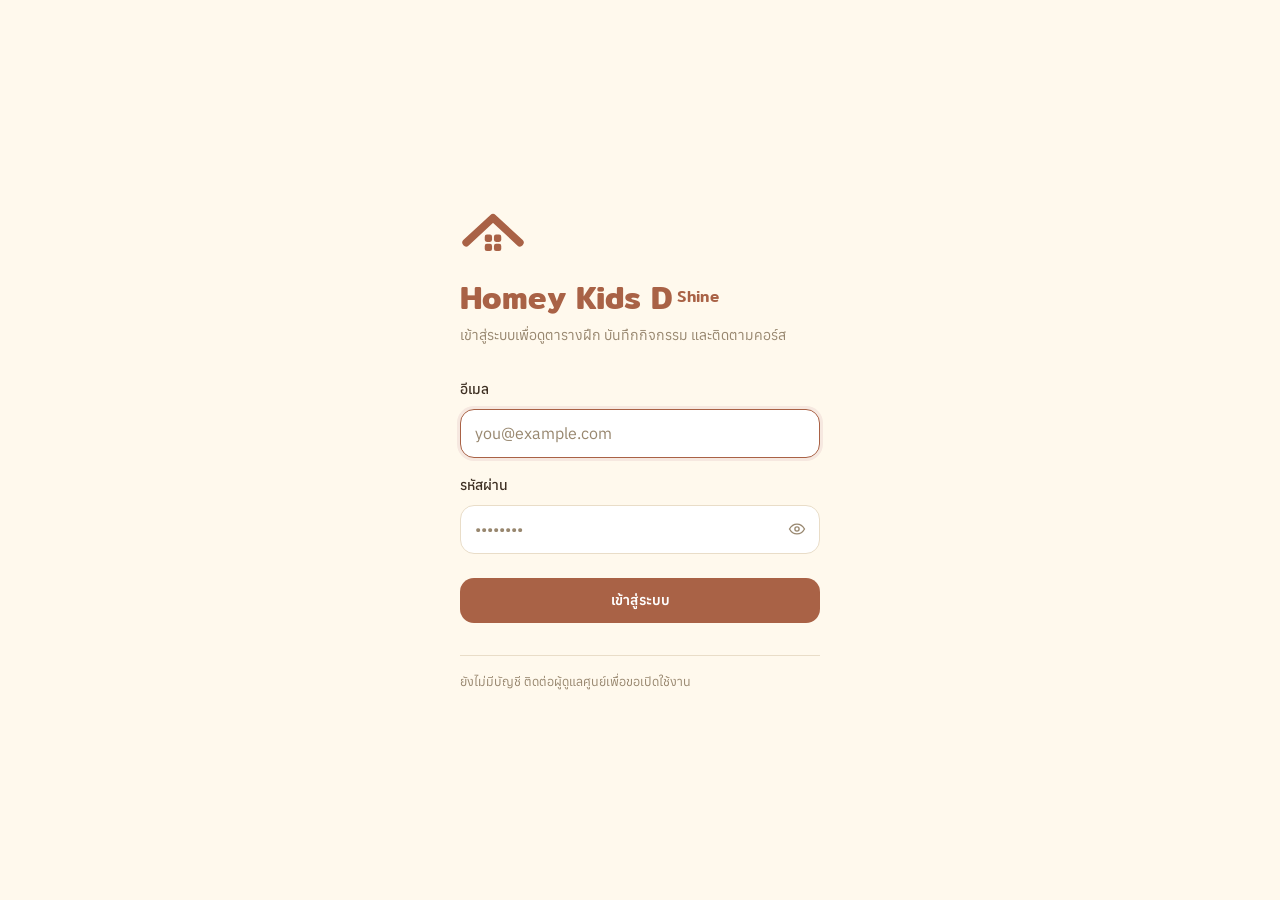
==== index.html @ b8f5b7a2 "Add files via upload" ====
<!DOCTYPE html>
<html lang="th">
<head>
  <meta charset="UTF-8">
  <meta name="viewport" content="width=device-width, initial-scale=1, viewport-fit=cover">
  <meta name="theme-color" content="#A96246">
  <title>Homey Kids D Shine — ศูนย์ฝึกเด็กเล็ก</title>

  <link rel="preconnect" href="https://fonts.googleapis.com">
  <link rel="preconnect" href="https://fonts.gstatic.com" crossorigin>
  <link rel="stylesheet"
    href="https://fonts.googleapis.com/css2?family=Mitr:wght@400;500;600&family=Anuphan:wght@400;500;600&display=swap">

  <link rel="stylesheet" href="css/tokens.css">
  <link rel="stylesheet" href="css/app.css">
</head>
<body>

  <div id="root">
    <div class="loading"><div class="spinner"></div></div>
  </div>

  <!-- ลำดับการโหลดสำคัญ: config → api → ui → auth → app -->
  <script src="js/config.js"></script>
  <script src="js/api.js"></script>
  <script src="js/ui.js"></script>
  <script src="js/auth.js"></script>
  <script src="js/app.js"></script>
  <script src="js/people.js"></script>
</body>
</html>
---- css/tokens.css ----
/* ============================================================
   Homey Kids D Shine — tokens.css
   ตัวแปรกลาง ห้ามใส่ค่าสีหรือขนาดตรง ๆ ในไฟล์อื่น ให้อ้างจากที่นี่

   สีทั้งหมดดึงจากโลโก้และภาพห้องเรียนของศูนย์
   ============================================================ */

:root {
  /* ── สีพื้นและตัวอักษร ────────────────────────────────────
     ครีมจากพื้นหลังโลโก้ น้ำตาลเข้มจากเส้นขอบตัวการ์ตูน       */
  --cream:      #FFF9ED;
  --card:       #FFFFFF;
  --ink:        #3D2F22;
  --ink-soft:   #6B5947;
  --mist:       #98876F;
  --line:       #E9DDC8;
  --line-soft:  #F3EBDC;

  /* ── สีแบรนด์ — ดินเผาจากตัวอักษรในโลโก้ ────────────────── */
  --clay:       #A96246;
  --clay-dark:  #8A4C33;
  --clay-tint:  #F6E8E0;

  /* ── สีสถานะ — หยิบจากของเล่นและอุปกรณ์ในภาพห้องเรียน ───
     เขียวเสจจากเป้สะพายหลัง เหลืองจากพระอาทิตย์
     แดงส้มจากรถของเล่น                                        */
  --sage:       #6F8C5D;
  --sage-soft:  #97B285;
  --sage-tint:  #EAF0E4;

  --honey:      #C9902F;
  --honey-tint: #FBF0D8;

  --coral:      #C05A52;
  --coral-soft: #DA736C;
  --coral-tint: #FAE7E4;

  /* ── ฟอนต์ ─────────────────────────────────────────────────
     Mitr ทรงมนคล้ายตัวอักษรในโลโก้ ใช้กับหัวข้อและตัวเลข
     Anuphan จากผู้ออกแบบเดียวกัน อ่านง่ายในขนาดเล็ก ใช้กับเนื้อหา       */
  --font-head: 'Mitr', 'Noto Sans Thai', sans-serif;
  --font-body: 'Anuphan', 'Noto Sans Thai', sans-serif;

  /* ── ขนาดตัวอักษร (ฐาน 16px อัตราส่วน 1.25) ────────────── */
  --t-xs:   0.78rem;
  --t-sm:   0.875rem;
  --t-base: 1rem;
  --t-md:   1.25rem;
  --t-lg:   1.5rem;
  --t-xl:   1.95rem;
  --t-2xl:  2.44rem;

  /* ── ระยะห่าง ─────────────────────────────────────────────  */
  --sp-1: 4px;
  --sp-2: 8px;
  --sp-3: 12px;
  --sp-4: 16px;
  --sp-5: 24px;
  --sp-6: 32px;
  --sp-7: 48px;

  /* ── มุมโค้ง ───────────────────────────────────────────────
     โค้งมากกว่าธีมเดิม ให้เข้ากับทรงมนของโลโก้และภาพประกอบ    */
  --r-sm:  8px;
  --r-md:  14px;
  --r-lg:  20px;
  --r-pill: 999px;

  /* ── เงา ───────────────────────────────────────────────────  */
  --shadow-pop: 0 14px 36px rgba(61, 47, 34, 0.18);

  /* ── โครงหน้า ─────────────────────────────────────────────  */
  --rail-w: 244px;
  --tabbar-h: 62px;
}
---- css/app.css ----
/* ============================================================
   Homey Kids D Shine — app.css
   Phase 1: reset, หน้าเข้าสู่ระบบ, โครงหน้า, ส่วนประกอบพื้นฐาน
   ============================================================ */

/* ── Reset ─────────────────────────────────────────────────── */
*, *::before, *::after { box-sizing: border-box; margin: 0; padding: 0; }

html { font-size: 16px; -webkit-text-size-adjust: 100%; }

body {
  font-family: var(--font-body);
  font-size: var(--t-base);
  line-height: 1.6;
  color: var(--ink);
  background: var(--cream);
  min-height: 100vh;
  -webkit-font-smoothing: antialiased;
}

button, input, select, textarea { font: inherit; color: inherit; }
button { cursor: pointer; border: none; background: none; }
a { color: var(--clay); }

/* โฟกัสต้องมองเห็นได้เสมอ สำหรับคนที่ใช้คีย์บอร์ด */
:focus-visible {
  outline: 2px solid var(--clay);
  outline-offset: 2px;
  border-radius: var(--r-sm);
}

/* เคารพการตั้งค่าลดการเคลื่อนไหวของเครื่องผู้ใช้ */
@media (prefers-reduced-motion: reduce) {
  *, *::before, *::after {
    animation-duration: 0.01ms !important;
    transition-duration: 0.01ms !important;
  }
}

.is-hidden { display: none !important; }

/* ── ตราสัญลักษณ์และชื่อศูนย์ ──────────────────────────────── */
/* บ้านหลังคาแหลมพร้อมหน้าต่างสี่ช่อง วาดตามโลโก้ของศูนย์ */
.signin__mark, .rail__mark { color: var(--clay); line-height: 0; }
.signin__mark svg { width: 66px; height: 57px; }
.rail__mark svg   { width: 40px; height: 34px; }

/* คำว่า Shine วางเยื้องขึ้นเหมือนในโลโก้ */
.signin__shine, .rail__shine {
  font-size: 0.5em;
  font-weight: 500;
  margin-left: 0.35em;
  vertical-align: 0.5em;
  letter-spacing: 0.02em;
}

/* ── หน้าเข้าสู่ระบบ ───────────────────────────────────────── */
/* จงใจไม่ใช้การ์ดลอยบนพื้นไล่สี ให้ตราสัญลักษณ์กับตัวอักษรนำสายตา */
.signin {
  min-height: 100vh;
  display: grid;
  place-items: center;
  padding: var(--sp-5);
}

.signin__inner { width: 100%; max-width: 360px; }

.signin__mark { margin-bottom: var(--sp-4); }

.signin__title {
  font-family: var(--font-head);
  font-size: var(--t-xl);
  font-weight: 600;
  line-height: 1.1;
  color: var(--clay);
  margin-bottom: var(--sp-2);
}

.signin__lede {
  color: var(--mist);
  font-size: var(--t-sm);
  margin-bottom: var(--sp-6);
}

.signin__actions { margin-top: var(--sp-5); }

.signin__foot {
  margin-top: var(--sp-6);
  padding-top: var(--sp-4);
  border-top: 1px solid var(--line);
  font-size: var(--t-xs);
  color: var(--mist);
}

/* ── ฟอร์ม ─────────────────────────────────────────────────── */
.field { margin-bottom: var(--sp-4); }

.field__label {
  display: block;
  font-size: var(--t-sm);
  font-weight: 500;
  margin-bottom: var(--sp-2);
}

.field__input {
  width: 100%;
  padding: 11px 14px;
  background: var(--card);
  border: 1px solid var(--line);
  border-radius: var(--r-md);
  transition: border-color 0.15s, box-shadow 0.15s;
}
.field__input::placeholder { color: var(--mist); }
.field__input:focus {
  outline: none;
  border-color: var(--clay);
  box-shadow: 0 0 0 3px var(--clay-tint);
}

/* ช่องรหัสผ่านที่มีปุ่มสลับการมองเห็น */
.field__wrap { position: relative; }
.field__wrap .field__input { padding-right: 46px; }
.field__peek {
  position: absolute; right: 6px; top: 50%;
  transform: translateY(-50%);
  padding: var(--sp-2);
  color: var(--mist);
  border-radius: var(--r-sm);
  display: grid; place-items: center;
}
.field__peek:hover { color: var(--ink); }
.field__peek svg { width: 18px; height: 18px; }

/* ── ปุ่ม ──────────────────────────────────────────────────── */
.btn {
  display: inline-flex;
  align-items: center;
  justify-content: center;
  gap: var(--sp-2);
  padding: 11px 20px;
  border-radius: var(--r-md);
  font-weight: 600;
  font-size: var(--t-sm);
  transition: background-color 0.15s, border-color 0.15s;
}
.btn:disabled { opacity: 0.55; cursor: not-allowed; }
/* SVG ไม่มีขนาดในตัว ถ้าไม่กำหนดจะขยายจนดันข้อความตกบรรทัด */
.btn svg { width: 18px; height: 18px; flex-shrink: 0; }

.btn--primary { background: var(--clay); color: #fff; }
.btn--primary:hover:not(:disabled) { background: var(--clay-dark); }

.btn--ghost {
  background: var(--card);
  border: 1px solid var(--line);
  color: var(--ink);
}
.btn--ghost:hover:not(:disabled) { border-color: var(--mist); }

.btn--danger { background: var(--coral-tint); color: var(--coral); }
.btn--danger:hover:not(:disabled) { background: #F5D8D4; }

.btn--block { width: 100%; }

/* ── ข้อความแจ้งเตือนในฟอร์ม ───────────────────────────────── */
/* บอกว่าเกิดอะไรและต้องทำอะไรต่อ ไม่ใช้คำขอโทษ */
.notice {
  padding: 10px 14px;
  border-radius: var(--r-md);
  font-size: var(--t-sm);
  margin-bottom: var(--sp-4);
}
.notice--error { background: var(--coral-tint); color: var(--coral); }
.notice--info  { background: var(--sage-tint);  color: var(--sage); }

/* ── โครงหน้าแอป ───────────────────────────────────────────── */
.shell { display: flex; min-height: 100vh; }

/* แถบซ้าย (เดสก์ท็อป) */
.rail {
  width: var(--rail-w);
  flex-shrink: 0;
  background: var(--card);
  border-right: 1px solid var(--line);
  display: flex;
  flex-direction: column;
  position: sticky;
  top: 0;
  height: 100vh;
}

.rail__brand {
  display: flex;
  align-items: center;
  gap: var(--sp-3);
  padding: var(--sp-4);
  border-bottom: 1px solid var(--line-soft);
}
.rail__name {
  font-family: var(--font-head);
  font-weight: 600;
  font-size: var(--t-base);
  line-height: 1.15;
  color: var(--clay);
}
.rail__role { font-size: var(--t-xs); color: var(--mist); }

/* ป้ายผู้ใช้ที่ล็อกอินอยู่ */
.rail__user {
  display: flex;
  align-items: center;
  gap: var(--sp-3);
  margin-bottom: var(--sp-2);
  padding: var(--sp-3);
  background: var(--cream);
  border-radius: var(--r-md);
}
.rail__avatar {
  width: 34px; height: 34px;
  flex-shrink: 0;
  display: grid; place-items: center;
  background: var(--clay);
  color: #fff;
  border-radius: var(--r-pill);
  font-family: var(--font-head);
  font-weight: 500;
  font-size: var(--t-sm);
}
.rail__username {
  font-weight: 500;
  font-size: var(--t-sm);
  line-height: 1.25;
  overflow: hidden;
  text-overflow: ellipsis;
  white-space: nowrap;
}

.rail__nav { flex: 1; padding: var(--sp-2) var(--sp-3); overflow-y: auto; }

.navlink {
  display: flex;
  align-items: center;
  gap: var(--sp-3);
  width: 100%;
  padding: 9px 12px;
  border-radius: var(--r-md);
  font-size: var(--t-sm);
  color: var(--ink-soft);
  text-align: left;
  margin-bottom: 2px;
  transition: background-color 0.15s;
}
.navlink:hover { background: var(--cream); }
.navlink[aria-current='page'] {
  background: var(--clay-tint);
  color: var(--clay-dark);
  font-weight: 600;
}
.navlink svg { width: 19px; height: 19px; flex-shrink: 0; }

.rail__foot { padding: var(--sp-3); border-top: 1px solid var(--line-soft); }

/* ส่วนเนื้อหา */
.main { flex: 1; min-width: 0; display: flex; flex-direction: column; }

.topbar {
  display: flex;
  align-items: center;
  justify-content: space-between;
  gap: var(--sp-3);
  padding: var(--sp-4) var(--sp-5);
  background: var(--card);
  border-bottom: 1px solid var(--line);
  position: sticky; top: 0; z-index: 20;
}
.topbar__title {
  font-family: var(--font-head);
  font-size: var(--t-md);
  font-weight: 500;
}
.topbar__title { flex: 1; min-width: 0; }
.topbar__date { font-size: var(--t-sm); color: var(--mist); }

/* ตราสัญลักษณ์และปุ่มบัญชีบนแถบบน — แสดงเฉพาะมือถือที่แถบซ้ายถูกซ่อน */
.topbar__mark { display: none; color: var(--clay); line-height: 0; }
.topbar__mark svg { width: 32px; height: 27px; }

.topbar__account {
  display: none;
  width: 34px; height: 34px;
  flex-shrink: 0;
  place-items: center;
  background: var(--clay);
  color: #fff;
  border-radius: var(--r-pill);
  font-family: var(--font-head);
  font-weight: 500;
  font-size: var(--t-sm);
}

.page { flex: 1; padding: var(--sp-5); }

/* ── แท็บล่าง (มือถือ) ─────────────────────────────────────── */
/* ครูกับผู้ปกครองใช้มือถือเป็นหลัก ปุ่มหลักต้องอยู่ในระยะนิ้วโป้ง */
.tabbar {
  display: none;
  position: fixed;
  bottom: 0; left: 0; right: 0;
  height: var(--tabbar-h);
  background: var(--card);
  border-top: 1px solid var(--line);
  z-index: 30;
  padding-bottom: env(safe-area-inset-bottom);
}
.tabbar__item {
  flex: 1;
  display: flex;
  flex-direction: column;
  align-items: center;
  justify-content: center;
  gap: 3px;
  font-size: var(--t-xs);
  color: var(--mist);
}
.tabbar__item[aria-current='page'] { color: var(--clay); font-weight: 600; }
.tabbar__item svg { width: 21px; height: 21px; }
/* ป้ายยาวต้องถูกตัด ไม่ปล่อยให้ดันแท็บข้างเคียงจนล้นจอ */
.tabbar__item span {
  max-width: 100%;
  padding: 0 2px;
  overflow: hidden;
  text-overflow: ellipsis;
  white-space: nowrap;
}

/* ── การ์ด ─────────────────────────────────────────────────── */
.card {
  background: var(--card);
  border: 1px solid var(--line);
  border-radius: var(--r-lg);
  padding: var(--sp-5);
}

.card__title {
  font-family: var(--font-head);
  font-size: var(--t-lg);
  font-weight: 500;
}

/* ── สถานะว่าง — เชิญให้ลงมือ ไม่ใช่แค่บอกว่าไม่มีข้อมูล ──── */
.empty { padding: var(--sp-7) var(--sp-5); text-align: center; }
.empty__title {
  font-family: var(--font-head);
  font-size: var(--t-md);
  font-weight: 500;
  margin-bottom: var(--sp-2);
}
.empty__text {
  color: var(--mist);
  font-size: var(--t-sm);
  max-width: 46ch;
  margin: 0 auto var(--sp-4);
}

/* ── ตัวหมุนระหว่างโหลด ────────────────────────────────────── */
.loading { display: grid; place-items: center; gap: var(--sp-3); padding: var(--sp-7); }
.loading p { color: var(--mist); font-size: var(--t-sm); }
.spinner {
  width: 28px; height: 28px;
  border: 2.5px solid var(--line);
  border-top-color: var(--clay);
  border-radius: 50%;
  animation: spin 0.7s linear infinite;
}
@keyframes spin { to { transform: rotate(360deg); } }

/* ── ข้อความแจ้งผลลัพธ์ ────────────────────────────────────── */
.toast {
  position: fixed;
  left: 50%;
  bottom: calc(var(--sp-5) + env(safe-area-inset-bottom));
  transform: translateX(-50%);
  max-width: min(420px, calc(100vw - 32px));
  background: var(--ink);
  color: var(--cream);
  padding: 11px 18px;
  border-radius: var(--r-pill);
  font-size: var(--t-sm);
  box-shadow: var(--shadow-pop);
  z-index: 100;
}
.toast--error { background: var(--coral); color: #fff; }

/* ── กล่องซ้อน ─────────────────────────────────────────────── */
.sheet {
  position: fixed; inset: 0;
  background: rgba(61, 47, 34, 0.44);
  display: grid;
  place-items: center;
  padding: var(--sp-4);
  z-index: 90;
}
.sheet__box {
  background: var(--card);
  border-radius: var(--r-lg);
  width: 100%;
  max-width: 520px;
  max-height: 88vh;
  overflow-y: auto;
  padding: var(--sp-5);
  box-shadow: var(--shadow-pop);
}
.sheet__title {
  font-family: var(--font-head);
  font-size: var(--t-md);
  font-weight: 500;
  margin-bottom: var(--sp-4);
}
.sheet__actions {
  display: flex;
  gap: var(--sp-2);
  justify-content: flex-end;
  margin-top: var(--sp-5);
}

/* ── มือถือ ────────────────────────────────────────────────── */
@media (max-width: 768px) {
  .rail { display: none; }
  .tabbar { display: flex; }
  .page { padding: var(--sp-4); padding-bottom: calc(var(--tabbar-h) + var(--sp-5)); }
  .topbar { padding: var(--sp-3) var(--sp-4); }
  .topbar__date { display: none; }
  .topbar__mark { display: block; }
  .topbar__account { display: grid; }
  .signin__title { font-size: var(--t-lg); }
  .sheet { place-items: end center; padding: 0; }
  .sheet__box {
    max-width: 100%;
    max-height: 92vh;
    border-radius: var(--r-lg) var(--r-lg) 0 0;
    padding-bottom: calc(var(--sp-5) + env(safe-area-inset-bottom));
  }
}
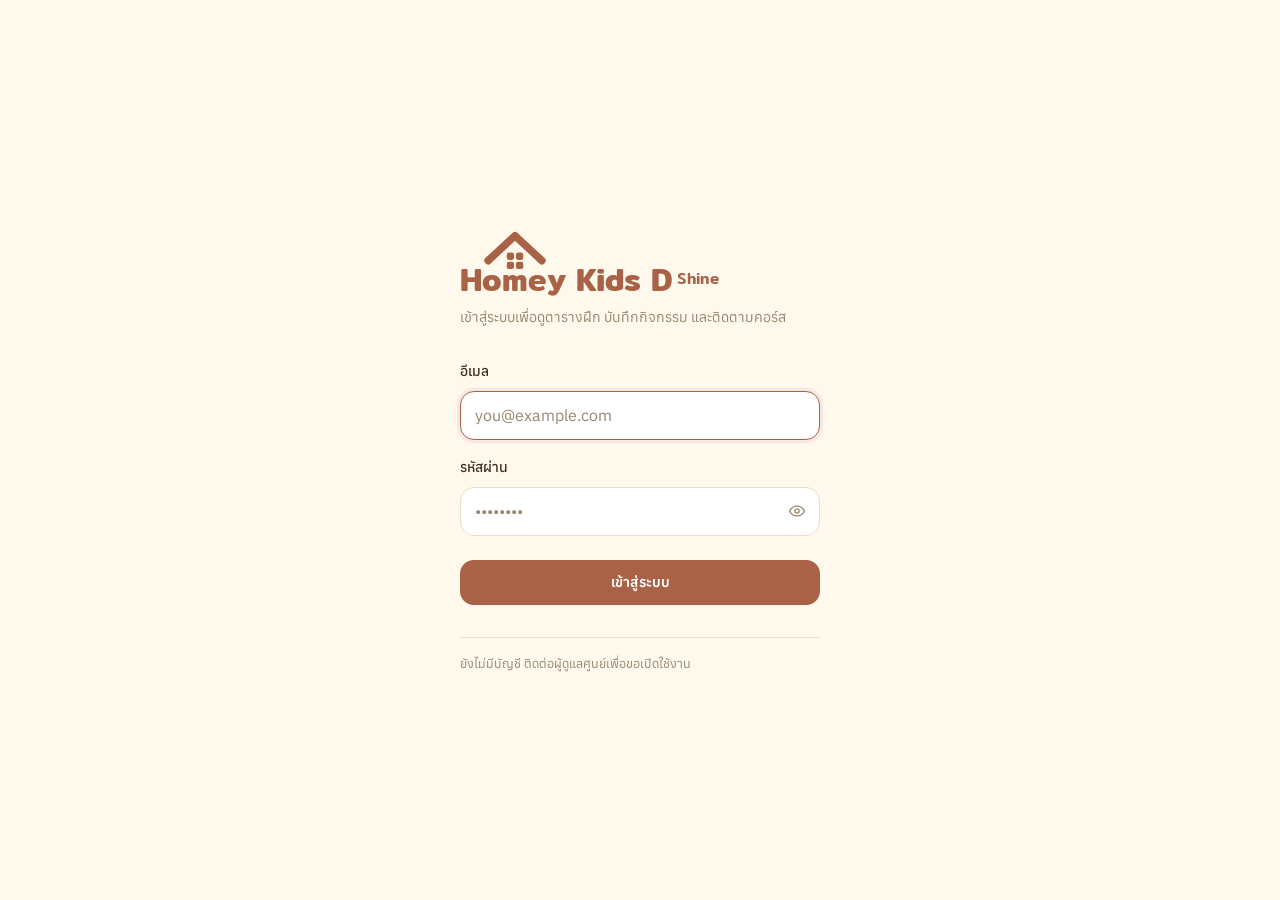
==== commit a8093ea9: "Add Finance" ====
--- a/index.html
+++ b/index.html
@@ -27,5 +27,11 @@
   <script src="js/auth.js"></script>
   <script src="js/app.js"></script>
   <script src="js/people.js"></script>
+  <script src="js/courses.js"></script>
+  <script src="js/calendar.js"></script>
+  <script src="js/trainers.js"></script>
+  <script src="js/users.js"></script>
+  <script src="js/activity.js"></script>
+  <script src="js/finance.js"></script>
 </body>
 </html>
--- a/css/app.css
+++ b/css/app.css
@@ -65,7 +65,7 @@
 
 .signin__inner { width: 100%; max-width: 360px; }
 
-.signin__mark { margin-bottom: var(--sp-4); }
+.signin__mark { margin-bottom: -20px; margin-left: 22px; }
 
 .signin__title {
   font-family: var(--font-head);
@@ -274,11 +274,12 @@
   position: sticky; top: 0; z-index: 20;
 }
 .topbar__title {
+  flex: 1;
+  min-width: 0;
   font-family: var(--font-head);
   font-size: var(--t-md);
   font-weight: 500;
 }
-.topbar__title { flex: 1; min-width: 0; }
 .topbar__date { font-size: var(--t-sm); color: var(--mist); }
 
 /* ตราสัญลักษณ์และปุ่มบัญชีบนแถบบน — แสดงเฉพาะมือถือที่แถบซ้ายถูกซ่อน */
@@ -441,3 +442,1366 @@
     padding-bottom: calc(var(--sp-5) + env(safe-area-inset-bottom));
   }
 }
+
+/* ============================================================
+   Phase 2 — เด็กและผู้ปกครอง
+   ============================================================ */
+
+/* ── แถบเครื่องมือด้านบน ───────────────────────────────────── */
+.toolbar {
+  display: flex;
+  gap: var(--sp-3);
+  align-items: center;
+  margin-bottom: var(--sp-4);
+  flex-wrap: wrap;
+}
+.toolbar__search { flex: 1; min-width: 200px; }
+.toolbar__actions { display: flex; gap: var(--sp-2); }
+
+/* ── แถบสลับกลุ่ม ──────────────────────────────────────────── */
+.segbar {
+  display: inline-flex;
+  gap: var(--sp-1);
+  padding: var(--sp-1);
+  background: var(--card);
+  border: 1px solid var(--line);
+  border-radius: var(--r-pill);
+  margin-bottom: var(--sp-4);
+}
+.segbar__btn {
+  display: flex;
+  align-items: center;
+  gap: var(--sp-2);
+  padding: 7px 16px;
+  border-radius: var(--r-pill);
+  font-size: var(--t-sm);
+  color: var(--ink-soft);
+  transition: background-color 0.15s;
+}
+.segbar__btn:hover { background: var(--cream); }
+.segbar__btn[aria-selected='true'],
+.segbar__btn.is-on {
+  background: var(--clay);
+  color: #fff;
+  font-weight: 600;
+}
+.segbar__count {
+  font-family: var(--font-head);
+  font-size: var(--t-xs);
+  opacity: 0.75;
+}
+
+/* ── ตารางการ์ด ────────────────────────────────────────────── */
+.pgrid {
+  display: grid;
+  grid-template-columns: repeat(auto-fill, minmax(290px, 1fr));
+  gap: var(--sp-4);
+}
+
+.pcard {
+  background: var(--card);
+  border: 1px solid var(--line);
+  border-radius: var(--r-lg);
+  padding: var(--sp-4);
+  cursor: pointer;
+  text-align: left;
+  transition: border-color 0.15s;
+}
+.pcard:hover { border-color: var(--clay); }
+/* เด็กที่มีข้อมูลแพ้หรือข้อจำกัด ต้องสังเกตเห็นได้จากระยะไกล */
+.pcard--alert { border-left: 4px solid var(--coral-soft); }
+
+.pcard__top {
+  display: flex;
+  align-items: flex-start;
+  gap: var(--sp-3);
+  margin-bottom: var(--sp-3);
+}
+
+/* ตัวอักษรแทนรูป จนกว่าจะเปิดใช้งานรูปโปรไฟล์ใน Phase 8 */
+.pcard__avatar {
+  width: 52px; height: 52px;
+  flex-shrink: 0;
+  display: grid; place-items: center;
+  background: var(--sage-tint);
+  color: var(--sage);
+  border-radius: var(--r-md);
+  font-family: var(--font-head);
+  font-weight: 500;
+  font-size: var(--t-lg);
+}
+.pcard__avatar--parent { background: var(--clay-tint); color: var(--clay); }
+.pcard__avatar--lg { width: 68px; height: 68px; font-size: var(--t-xl); }
+.pcard__avatar--sm { width: 38px; height: 38px; font-size: var(--t-base); }
+
+.pcard__id { flex: 1; min-width: 0; }
+.pcard__name {
+  font-family: var(--font-head);
+  font-size: var(--t-base);
+  font-weight: 500;
+  line-height: 1.3;
+}
+.pcard__sub, .pcard__meta {
+  font-size: var(--t-xs);
+  color: var(--mist);
+  line-height: 1.4;
+}
+.pcard__sub:empty { display: none; }
+
+.pcard__body { display: grid; gap: var(--sp-1); }
+.pcard__line {
+  font-size: var(--t-sm);
+  line-height: 1.45;
+  overflow: hidden;
+  text-overflow: ellipsis;
+  white-space: nowrap;
+}
+.pcard__line span { color: var(--mist); }
+
+.pcard__alerts {
+  display: flex;
+  flex-wrap: wrap;
+  gap: var(--sp-1);
+  margin-top: var(--sp-3);
+  padding-top: var(--sp-3);
+  border-top: 1px solid var(--line-soft);
+}
+
+/* ── ป้ายกำกับ ─────────────────────────────────────────────── */
+.pchip {
+  display: inline-block;
+  max-width: 100%;
+  padding: 2px 10px;
+  border-radius: var(--r-pill);
+  font-size: var(--t-xs);
+  background: var(--cream);
+  color: var(--ink-soft);
+  overflow: hidden;
+  text-overflow: ellipsis;
+  white-space: nowrap;
+}
+.pchip--danger { background: var(--coral-tint); color: var(--coral); font-weight: 500; }
+.pchip--warn   { background: var(--honey-tint); color: var(--honey); }
+.pchip--muted  { color: var(--mist); }
+.pchip--blood {
+  flex-shrink: 0;
+  background: var(--coral-tint);
+  color: var(--coral);
+  font-family: var(--font-head);
+  font-weight: 500;
+}
+
+/* ── กล่องรายละเอียด ───────────────────────────────────────── */
+.dhead {
+  display: flex;
+  align-items: center;
+  gap: var(--sp-4);
+  padding-bottom: var(--sp-4);
+  border-bottom: 1px solid var(--line);
+  margin-bottom: var(--sp-2);
+}
+.dhead__name {
+  font-family: var(--font-head);
+  font-size: var(--t-md);
+  font-weight: 500;
+  line-height: 1.25;
+}
+.dhead__sub { font-size: var(--t-sm); color: var(--mist); }
+
+.dsection { padding: var(--sp-4) 0; border-bottom: 1px solid var(--line-soft); }
+.dsection:last-of-type { border-bottom: none; }
+.dsection__title {
+  font-family: var(--font-head);
+  font-size: var(--t-sm);
+  font-weight: 500;
+  color: var(--mist);
+  margin-bottom: var(--sp-2);
+}
+/* ข้อมูลสุขภาพต้องแยกออกมาให้เห็นชัด ไม่กลืนกับข้อมูลทั่วไป */
+.dsection--alert {
+  background: var(--coral-tint);
+  border: 1px solid rgba(192, 90, 82, 0.22);
+  border-radius: var(--r-md);
+  padding: var(--sp-3) var(--sp-4);
+  margin: var(--sp-3) 0;
+}
+.dsection--alert .dsection__title { color: var(--coral); }
+
+.drow2 {
+  display: flex;
+  gap: var(--sp-3);
+  padding: 5px 0;
+  font-size: var(--t-sm);
+  align-items: baseline;
+}
+.drow2__k { color: var(--mist); min-width: 120px; flex-shrink: 0; }
+.drow2__v { flex: 1; }
+
+.dnote { font-size: var(--t-sm); color: var(--ink-soft); }
+
+.drow {
+  display: flex;
+  align-items: center;
+  gap: var(--sp-3);
+  width: 100%;
+  padding: var(--sp-2);
+  border-radius: var(--r-md);
+  text-align: left;
+  transition: background-color 0.15s;
+}
+.drow:hover { background: var(--cream); }
+.drow__name { display: block; font-size: var(--t-sm); font-weight: 500; }
+.drow__sub  { display: block; font-size: var(--t-xs); color: var(--mist); }
+
+/* ── ฟอร์ม ─────────────────────────────────────────────────── */
+.frow { display: grid; grid-template-columns: 1fr 1fr; gap: var(--sp-3); }
+
+.fgroup { margin: var(--sp-4) 0 var(--sp-3); }
+.fgroup:first-of-type { margin-top: 0; }
+.fgroup__title {
+  font-family: var(--font-head);
+  font-size: var(--t-sm);
+  font-weight: 500;
+  color: var(--clay);
+  padding-bottom: var(--sp-2);
+  border-bottom: 1px solid var(--line);
+}
+.fhint { font-size: var(--t-xs); color: var(--mist); margin-top: var(--sp-1); }
+
+select.field__input {
+  appearance: none;
+  background-image: url("data:image/svg+xml,%3Csvg xmlns='http://www.w3.org/2000/svg' width='12' height='8' viewBox='0 0 12 8'%3E%3Cpath fill='%2398876F' d='M1 1.5 6 6.5l5-5'/%3E%3C/svg%3E");
+  background-repeat: no-repeat;
+  background-position: right 14px center;
+  padding-right: 36px;
+}
+textarea.field__input { resize: vertical; min-height: 62px; }
+
+@media (max-width: 768px) {
+  .frow { grid-template-columns: 1fr; }
+  .pgrid { grid-template-columns: 1fr; }
+  .toolbar__actions { width: 100%; }
+  .toolbar__actions .btn { flex: 1; }
+  .drow2 { flex-direction: column; gap: 0; }
+  .drow2__k { min-width: 0; }
+}
+
+/* ── ตัวหมุนในปุ่มระหว่างรอหลังบ้านตอบ ─────────────────────── */
+.btn__spin {
+  width: 14px; height: 14px;
+  flex-shrink: 0;
+  border: 2px solid currentColor;
+  border-top-color: transparent;
+  border-radius: 50%;
+  opacity: 0.7;
+  animation: spin 0.7s linear infinite;
+}
+
+/* ============================================================
+   Phase 3 — คอร์สและการลงทะเบียน
+   ============================================================ */
+
+.btn--sm { padding: 7px 14px; font-size: var(--t-xs); }
+
+.ecard, .ccard {
+  background: var(--card);
+  border: 1px solid var(--line);
+  border-radius: var(--r-lg);
+  padding: var(--sp-4);
+  display: flex;
+  flex-direction: column;
+  gap: var(--sp-3);
+}
+.ecard { cursor: pointer; transition: border-color 0.15s; }
+.ecard:hover { border-color: var(--clay); }
+/* เหลือน้อยกว่าสามครั้ง คือจังหวะที่ต้องชวนต่อคอร์ส */
+.ecard--low { border-left: 4px solid var(--honey); }
+.ccard--off { opacity: 0.6; }
+
+.ecard__head {
+  display: flex;
+  align-items: flex-start;
+  justify-content: space-between;
+  gap: var(--sp-2);
+}
+.ecard__child {
+  font-family: var(--font-head);
+  font-size: var(--t-base);
+  font-weight: 500;
+  line-height: 1.3;
+}
+.ecard__course { font-size: var(--t-sm); color: var(--mist); }
+.ecard__foot { font-size: var(--t-xs); color: var(--mist); }
+.ccard__desc { font-size: var(--t-sm); color: var(--ink-soft); }
+.ccard__actions {
+  display: flex;
+  gap: var(--sp-2);
+  justify-content: flex-end;
+  padding-top: var(--sp-3);
+  border-top: 1px solid var(--line-soft);
+}
+
+/* ── แถบความคืบหน้า ────────────────────────────────────────── */
+/* สองช่วงในแถบเดียว ครั้งที่สอนแล้วกับครั้งที่นัดไว้แล้ว
+   แยกสีเพื่อให้เห็นว่าเหลือครั้งที่ยังไม่ได้นัดอยู่เท่าไร */
+.bar {
+  display: flex;
+  height: 8px;
+  background: var(--line-soft);
+  border-radius: var(--r-pill);
+  overflow: hidden;
+}
+.bar__done   { background: var(--sage); }
+.bar__booked { background: var(--honey); opacity: 0.55; }
+
+/* ── ตัวเลขสรุป ────────────────────────────────────────────── */
+.tally { display: flex; gap: var(--sp-2); }
+.tally--wide { padding: var(--sp-4) 0; }
+.tally__item {
+  flex: 1;
+  min-width: 0;
+  display: flex;
+  flex-direction: column;
+  align-items: center;
+  gap: 1px;
+}
+.tally__num {
+  font-family: var(--font-head);
+  font-size: var(--t-md);
+  font-weight: 600;
+  line-height: 1.1;
+}
+.tally__num--done   { color: var(--sage); }
+.tally__num--booked { color: var(--honey); }
+.tally__num--low    { color: var(--coral); }
+.tally__num--muted  { color: var(--mist); font-weight: 500; }
+.tally__label {
+  font-size: var(--t-xs);
+  color: var(--mist);
+  text-align: center;
+  overflow: hidden;
+  text-overflow: ellipsis;
+  white-space: nowrap;
+  max-width: 100%;
+}
+
+.pchip--ok { background: var(--sage-tint); color: var(--sage); }
+
+/* ── รายการประวัติการฝึก ───────────────────────────────────── */
+.hrow {
+  display: flex;
+  align-items: flex-start;
+  gap: var(--sp-3);
+  padding: var(--sp-3) 0;
+  border-bottom: 1px solid var(--line-soft);
+}
+.hrow:last-child { border-bottom: none; }
+.hrow--cancelled { opacity: 0.55; }
+.hrow__no {
+  width: 26px; height: 26px;
+  flex-shrink: 0;
+  display: grid; place-items: center;
+  background: var(--cream);
+  border-radius: var(--r-pill);
+  font-family: var(--font-head);
+  font-size: var(--t-xs);
+  color: var(--mist);
+}
+.hrow__main { flex: 1; min-width: 0; }
+.hrow__date { font-size: var(--t-sm); }
+.hrow__note { font-size: var(--t-xs); color: var(--mist); line-height: 1.5; }
+
+/* ป้ายสถานะต้องไม่ถูกบีบเมื่อชื่อคอร์สยาว ไม่งั้นตัดเป็น "กำลังเรี..." */
+.ecard__head .pchip { flex-shrink: 0; }
+
+/* ── แถบกรองแบบป้ายกด ──────────────────────────────────────── */
+.chipbar {
+  display: flex;
+  flex-wrap: wrap;
+  gap: var(--sp-2);
+  margin-bottom: var(--sp-4);
+}
+.chipbtn {
+  display: inline-flex;
+  align-items: center;
+  gap: var(--sp-2);
+  padding: 5px 14px;
+  border: 1px solid var(--line);
+  border-radius: var(--r-pill);
+  background: var(--card);
+  font-size: var(--t-sm);
+  color: var(--ink-soft);
+  transition: border-color 0.15s, background-color 0.15s;
+}
+.chipbtn:hover { border-color: var(--mist); }
+.chipbtn.is-on {
+  background: var(--clay-tint);
+  border-color: var(--clay);
+  color: var(--clay-dark);
+  font-weight: 600;
+}
+.chipbtn__n { font-family: var(--font-head); font-size: var(--t-xs); opacity: 0.7; }
+
+/* รายการที่ปิดแล้ว ยังอ่านได้แต่ไม่ต้องเด่น */
+.ecard--closed { opacity: 0.62; }
+
+/* ── ปุ่มโหลดข้อมูลใหม่พร้อมนับถอยหลัง ─────────────────────── */
+.syncbtn {
+  display: flex;
+  align-items: center;
+  gap: var(--sp-2);
+  flex-shrink: 0;
+  padding: 6px 12px;
+  border: 1px solid var(--line);
+  border-radius: var(--r-pill);
+  background: var(--card);
+  color: var(--mist);
+  font-size: var(--t-xs);
+  transition: border-color 0.15s, color 0.15s;
+}
+.syncbtn:hover { border-color: var(--clay); color: var(--clay); }
+.syncbtn svg { width: 15px; height: 15px; }
+.syncbtn__t { font-family: var(--font-head); font-variant-numeric: tabular-nums; }
+.syncbtn.is-spinning svg { animation: spin 0.8s linear infinite; }
+
+@media (max-width: 768px) {
+  /* บนมือถือเหลือแค่ไอคอน ตัวเลขนับถอยหลังกินที่เกินไป */
+  .syncbtn { padding: 6px; }
+  .syncbtn__t { display: none; }
+}
+
+/* ============================================================
+   Phase 4 — ตารางนัด
+   ============================================================ */
+
+.calbar {
+  display: flex;
+  align-items: center;
+  gap: var(--sp-3);
+  flex-wrap: wrap;
+  margin-bottom: var(--sp-4);
+}
+.calnav { display: flex; align-items: center; gap: var(--sp-2); flex: 1; }
+.calnav__arrow {
+  width: 32px; height: 32px;
+  display: grid; place-items: center;
+  border: 1px solid var(--line);
+  border-radius: var(--r-pill);
+  background: var(--card);
+  color: var(--ink-soft);
+  font-size: var(--t-md);
+  line-height: 1;
+}
+.calnav__arrow:hover { border-color: var(--clay); color: var(--clay); }
+.calnav__label {
+  font-family: var(--font-head);
+  font-size: var(--t-base);
+  font-weight: 500;
+  min-width: 9.5em;
+  text-align: center;
+}
+
+/* ── มุมมองเดือน ────────────────────────────────────────────── */
+.mgrid {
+  display: grid;
+  grid-template-columns: repeat(7, 1fr);
+  gap: 1px;
+  background: var(--line);
+  border: 1px solid var(--line);
+  border-radius: var(--r-lg);
+  overflow: hidden;
+}
+.mcell__name {
+  background: var(--cream);
+  padding: var(--sp-2);
+  text-align: center;
+  font-size: var(--t-xs);
+  color: var(--mist);
+  font-weight: 500;
+}
+.mcell {
+  background: var(--card);
+  min-height: 104px;
+  padding: var(--sp-2);
+  display: flex;
+  flex-direction: column;
+  gap: 2px;
+  cursor: pointer;
+}
+.mcell:hover { background: var(--cream); }
+.mcell--pad { background: var(--line-soft); cursor: default; }
+.mcell--pad:hover { background: var(--line-soft); }
+.mcell--today { background: var(--clay-tint); }
+.mcell__num {
+  font-family: var(--font-head);
+  font-size: var(--t-sm);
+  color: var(--mist);
+  margin-bottom: 2px;
+}
+.mcell--today .mcell__num { color: var(--clay); font-weight: 600; }
+.mcell__more { font-size: var(--t-xs); color: var(--mist); }
+
+/* นัดในช่องวัน ต้องอ่านชื่อเด็กออกในพื้นที่แคบ */
+.mev {
+  display: flex;
+  align-items: baseline;
+  gap: 4px;
+  width: 100%;
+  padding: 2px 6px;
+  border-radius: var(--r-sm);
+  background: var(--sage-tint);
+  border-left: 3px solid var(--sage);
+  font-size: var(--t-xs);
+  text-align: left;
+  overflow: hidden;
+}
+.mev:hover { filter: brightness(0.97); }
+.mev__t { color: var(--mist); flex-shrink: 0; font-variant-numeric: tabular-nums; }
+.mev__n { overflow: hidden; text-overflow: ellipsis; white-space: nowrap; }
+.mev--completed { background: var(--line-soft); border-left-color: var(--mist); }
+.mev--cancelled { background: var(--line-soft); border-left-color: var(--line);
+                  text-decoration: line-through; opacity: 0.6; }
+
+/* ── มุมมองสัปดาห์ ──────────────────────────────────────────── */
+.wgrid {
+  display: grid;
+  grid-template-columns: repeat(7, minmax(0, 1fr));
+  gap: 1px;
+  background: var(--line);
+  border: 1px solid var(--line);
+  border-radius: var(--r-lg);
+  overflow: hidden;
+}
+.wcol { background: var(--card); display: flex; flex-direction: column; }
+.wcol--today { background: var(--clay-tint); }
+.wcol__head {
+  padding: var(--sp-2);
+  text-align: center;
+  border-bottom: 1px solid var(--line-soft);
+  cursor: pointer;
+}
+.wcol__day { display: block; font-size: var(--t-xs); color: var(--mist); }
+.wcol__num { display: block; font-family: var(--font-head); font-size: var(--t-md); }
+.wcol--today .wcol__num { color: var(--clay); font-weight: 600; }
+.wcol__body { padding: var(--sp-2); display: flex; flex-direction: column; gap: var(--sp-2); }
+.wcol__empty { text-align: center; color: var(--line); }
+
+.wev {
+  display: flex;
+  flex-direction: column;
+  gap: 1px;
+  padding: var(--sp-2);
+  border-radius: var(--r-sm);
+  background: var(--sage-tint);
+  border-left: 3px solid var(--sage);
+  text-align: left;
+  overflow: hidden;
+}
+.wev:hover { filter: brightness(0.97); }
+.wev__t { font-size: var(--t-xs); color: var(--mist); font-variant-numeric: tabular-nums; }
+.wev__n { font-size: var(--t-sm); font-weight: 500;
+          overflow: hidden; text-overflow: ellipsis; white-space: nowrap; }
+.wev__s { font-size: var(--t-xs); color: var(--mist);
+          overflow: hidden; text-overflow: ellipsis; white-space: nowrap; }
+.wev--completed { background: var(--line-soft); border-left-color: var(--mist); }
+.wev--cancelled { background: var(--line-soft); border-left-color: var(--line); opacity: 0.6; }
+
+/* ── มุมมองรายการ ───────────────────────────────────────────── */
+.agroup { margin-bottom: var(--sp-5); }
+.agroup__head {
+  display: flex;
+  align-items: baseline;
+  gap: var(--sp-2);
+  padding-bottom: var(--sp-2);
+  margin-bottom: var(--sp-2);
+  border-bottom: 1px solid var(--line);
+}
+.agroup__num {
+  font-family: var(--font-head);
+  font-size: var(--t-md);
+  font-weight: 600;
+}
+.agroup__head--today .agroup__num { color: var(--clay); }
+.agroup__day, .agroup__mon { font-size: var(--t-sm); color: var(--mist); }
+.agroup__n { margin-left: auto; font-size: var(--t-xs); color: var(--mist); }
+
+.acard {
+  display: grid;
+  grid-template-columns: 54px minmax(0, 1fr) auto;
+  align-items: start;
+  gap: var(--sp-2) var(--sp-3);
+  width: 100%;
+  padding: var(--sp-3);
+  margin-bottom: var(--sp-2);
+  background: var(--card);
+  border: 1px solid var(--line);
+  border-radius: var(--r-md);
+  text-align: left;
+  transition: border-color 0.15s;
+}
+.acard:hover { border-color: var(--clay); }
+.acard--cancelled { opacity: 0.55; }
+
+.acard__time {
+  display: flex;
+  flex-direction: column;
+  align-items: center;
+  flex-shrink: 0;
+  min-width: 52px;
+  font-variant-numeric: tabular-nums;
+}
+.acard__from { font-family: var(--font-head); font-size: var(--t-sm); font-weight: 500; }
+.acard__to   { font-size: var(--t-xs); color: var(--mist); }
+
+.acard__main { flex: 1; min-width: 0; display: flex; flex-direction: column; gap: 1px; }
+.acard__name { font-weight: 500; font-size: var(--t-sm); }
+.acard__meta {
+  font-size: var(--t-xs);
+  color: var(--mist);
+  overflow: hidden;
+  text-overflow: ellipsis;
+  white-space: nowrap;
+}
+/* ข้อควรระวังต้องเห็นตั้งแต่ในรายการ ไม่ต้องกดเข้าไปดู */
+.acard__alert { font-size: var(--t-xs); color: var(--coral); }
+
+@media (max-width: 768px) {
+  .calbar { gap: var(--sp-2); }
+  .calnav { width: 100%; }
+  .calnav__label { flex: 1; font-size: var(--t-sm); min-width: 0; }
+  .calbar .segbar { flex: 1; }
+  .calbar .segbar__btn { flex: 1; justify-content: center; padding: 7px 8px; }
+  .calbar .btn--primary { width: 100%; }
+
+  /* ตารางเดือนบนจอแคบ ตัดเหลือแค่จุดบอกว่ามีนัด */
+  .mcell { min-height: 62px; padding: 4px; }
+  .mev { padding: 1px 4px; }
+  .mev__t { display: none; }
+  .mcell__more { font-size: 10px; }
+
+  /* สัปดาห์บนจอแคบ เลื่อนแนวนอนแทนการบีบให้แคบจนอ่านไม่ออก */
+  .wgrid { grid-template-columns: repeat(7, 132px); overflow-x: auto; }
+}
+
+/* ── มุมมองการ์ดของตารางนัด ────────────────────────────────── */
+.scard {
+  background: var(--card);
+  border: 1px solid var(--line);
+  border-radius: var(--r-lg);
+  padding: var(--sp-4);
+  display: flex;
+  flex-direction: column;
+  gap: var(--sp-3);
+  cursor: pointer;
+  text-align: left;
+  transition: border-color 0.15s;
+}
+.scard:hover { border-color: var(--clay); }
+.scard--today { border-color: var(--clay); background: var(--clay-tint); }
+.scard--cancelled { opacity: 0.58; }
+.scard--completed { border-left: 4px solid var(--sage); }
+
+/* วันที่และเวลาอยู่บรรทัดเดียวกันด้านบน อ่านต่อเนื่องกว่าบล็อกแนวตั้ง */
+.scard__top {
+  display: flex;
+  align-items: center;
+  justify-content: space-between;
+  gap: var(--sp-2);
+}
+.scard__when {
+  display: flex;
+  align-items: center;
+  gap: var(--sp-2);
+  font-size: var(--t-sm);
+  color: var(--mist);
+  font-variant-numeric: tabular-nums;
+}
+.scard--today .scard__when { color: var(--clay); font-weight: 500; }
+.scard__top .pchip { flex-shrink: 0; }
+
+.scard__name {
+  font-family: var(--font-head);
+  font-size: var(--t-base);
+  font-weight: 500;
+  line-height: 1.3;
+}
+.scard__course { font-size: var(--t-sm); color: var(--mist); }
+.scard__name + .pchip { margin-top: var(--sp-2); }
+
+.scard__body { display: grid; gap: 2px; }
+.scard__line {
+  font-size: var(--t-sm);
+  line-height: 1.45;
+  overflow: hidden;
+  text-overflow: ellipsis;
+  white-space: nowrap;
+}
+.scard__line span { color: var(--mist); }
+
+.scard__alerts {
+  display: flex;
+  flex-wrap: wrap;
+  gap: var(--sp-1);
+  padding-top: var(--sp-3);
+  border-top: 1px solid var(--line-soft);
+}
+
+/* ============================================================
+   ผู้ใช้งานและผู้ฝึกสอน
+   ============================================================ */
+
+.pcard--off { opacity: 0.6; }
+.pcard__avatar--trainer { background: var(--honey-tint); color: var(--honey); }
+
+/* ── รายการผู้ใช้งาน ───────────────────────────────────────── */
+/* ใช้แถวแทนการ์ด เพราะผู้ใช้งานมีข้อมูลน้อยและมักมีจำนวนมาก
+   แถวทำให้กวาดสายตาหาอีเมลได้เร็วกว่า */
+.ulist {
+  background: var(--card);
+  border: 1px solid var(--line);
+  border-radius: var(--r-lg);
+  overflow: hidden;
+}
+.urow {
+  display: flex;
+  align-items: center;
+  gap: var(--sp-3);
+  width: 100%;
+  padding: var(--sp-3) var(--sp-4);
+  border-bottom: 1px solid var(--line-soft);
+  text-align: left;
+  transition: background-color 0.15s;
+}
+.urow:last-child { border-bottom: none; }
+.urow:hover { background: var(--cream); }
+.urow--off { opacity: 0.55; }
+
+.urow__av {
+  width: 38px; height: 38px;
+  flex-shrink: 0;
+  display: grid; place-items: center;
+  border-radius: var(--r-pill);
+  font-family: var(--font-head);
+  font-weight: 500;
+  background: var(--cream);
+  color: var(--mist);
+}
+.urow__av--admin   { background: var(--clay-tint); color: var(--clay); }
+.urow__av--trainer { background: var(--honey-tint); color: var(--honey); }
+.urow__av--parent  { background: var(--sage-tint); color: var(--sage); }
+
+.urow__main { flex: 1; min-width: 0; }
+.urow__name {
+  display: flex;
+  align-items: center;
+  gap: var(--sp-2);
+  font-size: var(--t-sm);
+  font-weight: 500;
+}
+.urow__mail {
+  display: block;
+  font-size: var(--t-xs);
+  color: var(--mist);
+  overflow: hidden;
+  text-overflow: ellipsis;
+  white-space: nowrap;
+}
+.urow__tags {
+  display: flex;
+  flex-wrap: wrap;
+  gap: var(--sp-1);
+  justify-content: flex-end;
+  flex-shrink: 0;
+}
+
+.pchip--admin   { background: var(--clay-tint); color: var(--clay); }
+.pchip--trainer { background: var(--honey-tint); color: var(--honey); }
+.pchip--parent  { background: var(--sage-tint); color: var(--sage); }
+
+@media (max-width: 768px) {
+  .urow { flex-wrap: wrap; }
+  .urow__tags { width: 100%; justify-content: flex-start; padding-left: 50px; }
+}
+
+/* ── มุมมองรายการแบบคอลัมน์ ────────────────────────────────── */
+/* จอแคบเรียงซ้อนในคอลัมน์เดียว จอกว้างกางออกเป็นสี่คอลัมน์
+   เพื่อไม่ให้เหลือพื้นที่ว่างด้านขวาโดยเปล่าประโยชน์ */
+.acard__col { display: flex; flex-direction: column; gap: 1px; min-width: 0; }
+.acard__k { font-size: var(--t-xs); color: var(--mist); }
+.acard__v {
+  font-size: var(--t-sm);
+  overflow: hidden;
+  text-overflow: ellipsis;
+  white-space: nowrap;
+}
+.acard__foot {
+  grid-column: 1 / -1;
+  display: flex;
+  flex-wrap: wrap;
+  gap: var(--sp-1) var(--sp-3);
+  padding-top: var(--sp-2);
+  border-top: 1px solid var(--line-soft);
+}
+
+/* จอแคบ: เวลาอยู่ซ้ายสุดคร่อมทุกแถว เนื้อหาเรียงลงมาในคอลัมน์กลาง
+   ป้ายสถานะเกาะมุมขวาบน ไม่ยืดเต็มแถว */
+@media (max-width: 899px) {
+  .acard__time { grid-row: 1 / span 3; }
+  .acard__col  { grid-column: 2; }
+  .acard > .pchip { grid-column: 3; grid-row: 1; justify-self: end; }
+
+  /* ป้ายกำกับกินความสูงจนเห็นได้ไม่กี่รายการต่อหน้าจอ
+     ตัดออกแล้ววางค่ากับรายละเอียดไว้บรรทัดเดียวกันแทน */
+  .acard__k { display: none; }
+  .acard__col {
+    flex-direction: row;
+    flex-wrap: wrap;
+    align-items: baseline;
+    gap: 0 var(--sp-2);
+  }
+}
+
+@media (min-width: 900px) {
+  .acard {
+    grid-template-columns: 62px minmax(0, 1.5fr) minmax(0, 1.1fr) minmax(0, 1.1fr) auto;
+    align-items: center;
+    gap: var(--sp-4);
+  }
+  .acard__foot { padding-left: calc(62px + var(--sp-4)); }
+}
+
+/* ── ตัวเลือกแบบค้นหา ──────────────────────────────────────── */
+/* พอมีเด็กหลายสิบคน การเลื่อนหาใน dropdown ช้ากว่าการพิมพ์ชื่อมาก */
+.picker {
+  margin-top: var(--sp-2);
+  max-height: 210px;
+  overflow-y: auto;
+  border: 1px solid var(--line);
+  border-radius: var(--r-md);
+}
+.picker__item {
+  display: flex;
+  align-items: baseline;
+  gap: var(--sp-2);
+  width: 100%;
+  padding: 9px 12px;
+  border-bottom: 1px solid var(--line-soft);
+  text-align: left;
+  transition: background-color 0.12s;
+}
+.picker__item:last-child { border-bottom: none; }
+.picker__item:hover { background: var(--cream); }
+.picker__item.is-on { background: var(--clay-tint); }
+.picker__item.is-on .picker__name { font-weight: 600; color: var(--clay-dark); }
+
+.picker__name { font-size: var(--t-sm); font-weight: 500; flex-shrink: 0; }
+.picker__sub {
+  font-size: var(--t-xs);
+  color: var(--mist);
+  flex: 1;
+  min-width: 0;
+  overflow: hidden;
+  text-overflow: ellipsis;
+  white-space: nowrap;
+}
+.picker__left { font-size: var(--t-xs); color: var(--mist); flex-shrink: 0; }
+.picker__none { padding: var(--sp-3); font-size: var(--t-sm); color: var(--mist); text-align: center; }
+
+/* รายการที่ถูกเลือกไว้ล่วงหน้า แสดงเป็นข้อความ ไม่ต้องให้เปลี่ยน */
+.picker__fixed {
+  padding: 10px 14px;
+  background: var(--cream);
+  border-radius: var(--r-md);
+  font-size: var(--t-sm);
+  font-weight: 500;
+}
+
+/* แถวล่างของการ์ดคอร์ส วางข้อความกับปุ่มลงนัดคนละฝั่ง */
+.ecard__bottom {
+  display: flex;
+  align-items: center;
+  justify-content: space-between;
+  gap: var(--sp-2);
+}
+.ecard__bottom .ecard__foot { flex: 1; min-width: 0; }
+
+
+
+/* ── หัวข้อกลุ่มในรายการเลือก ──────────────────────────────── */
+.picker__head {
+  padding: var(--sp-2) var(--sp-3);
+  background: var(--cream);
+  border-bottom: 1px solid var(--line-soft);
+  font-size: var(--t-xs);
+  color: var(--mist);
+  font-weight: 500;
+}
+/* เหลือน้อยต้องเห็นก่อน เป็นกลุ่มที่ต้องรีบนัด */
+.picker__left--low { color: var(--coral); font-weight: 600; }
+
+/* ปุ่มแก้ไขในแถวประวัติ ไม่ให้ถูกบีบจนตัวหนังสือตกบรรทัด */
+.hrow .btn { flex-shrink: 0; }
+
+/* ── คำบอกว่ากำลังแก้ของใครหรือของอะไร ─────────────────────── */
+/* หัวข้อ "แก้ไขคอร์ส" อย่างเดียวไม่พอ ต้องรู้ว่าคอร์สไหน
+   ไม่งั้นถ้ากดผิดใบจะไม่รู้ตัวจนบันทึกไปแล้ว */
+.sheet__sub {
+  margin-top: calc(var(--sp-4) * -1 + 2px);
+  margin-bottom: var(--sp-4);
+  font-size: var(--t-sm);
+  color: var(--mist);
+}
+
+/* ป้ายบอกว่าเป็นคาบสอนกลุ่ม ไม่ใช่นัดเดี่ยว */
+.pchip--slot {
+  align-self: flex-start;
+  margin-top: 2px;
+  background: var(--sage-tint);
+  color: var(--sage);
+}
+
+/* รายชื่อเด็กในการ์ดคาบสอน ต้องมีหัวข้อกำกับ ไม่งั้นไม่รู้ว่าป้ายพวกนี้คืออะไร */
+.scard__kids {
+  display: flex;
+  flex-wrap: wrap;
+  align-items: center;
+  gap: var(--sp-1);
+  padding-top: var(--sp-3);
+  border-top: 1px solid var(--line-soft);
+}
+.scard__kidsLabel {
+  width: 100%;
+  font-size: var(--t-xs);
+  color: var(--mist);
+  margin-bottom: 2px;
+}
+
+/* ── โครงร่างระหว่างโหลด ───────────────────────────────────── */
+.skel { display: flex; flex-direction: column; gap: var(--sp-3); }
+.skel__row {
+  display: flex;
+  align-items: center;
+  gap: var(--sp-3);
+  padding: var(--sp-4);
+  background: var(--card);
+  border: 1px solid var(--line);
+  border-radius: var(--r-md);
+}
+.skel__lines { flex: 1; display: flex; flex-direction: column; gap: var(--sp-2); }
+.skel__bar {
+  display: block;
+  height: 11px;
+  border-radius: var(--r-pill);
+  background: linear-gradient(90deg, var(--line-soft) 25%, var(--line) 50%, var(--line-soft) 75%);
+  background-size: 600px 100%;
+  animation: shimmer 1.3s linear infinite;
+}
+.skel__bar--sm { width: 44px; height: 34px; border-radius: var(--r-md); flex-shrink: 0; }
+.skel__bar--lg { width: 45%; }
+.skel__bar--md { width: 70%; height: 9px; opacity: 0.7; }
+@keyframes shimmer {
+  from { background-position: -300px 0; }
+  to   { background-position:  300px 0; }
+}
+
+/* ── วันที่บนการ์ด เน้นตัวเลขวันให้เห็นก่อน ─────────────────── */
+.scard__daybox {
+  display: inline-flex;
+  align-items: baseline;
+  gap: 4px;
+  padding: 2px 10px;
+  background: var(--cream);
+  border-radius: var(--r-pill);
+}
+.scard--today .scard__daybox { background: var(--clay); color: #fff; }
+.scard__dow { font-size: var(--t-xs); opacity: 0.8; }
+.scard__day { font-family: var(--font-head); font-size: var(--t-base); font-weight: 600; }
+.scard__hours { font-size: var(--t-sm); color: var(--mist); font-variant-numeric: tabular-nums; }
+.scard--today .scard__hours { color: var(--clay); }
+
+/* ผู้ปกครองอยู่กลุ่มเดียวกับเด็ก ไม่ปนกับผู้ฝึกสอนและสถานที่ */
+.scard__parent {
+  width: 100%;
+  margin-top: var(--sp-2);
+  font-size: var(--t-sm);
+}
+.scard__parent::first-line { color: inherit; }
+
+/* ป้ายผู้ใช้เป็นทางเข้าเดียวของกล่องบัญชี ต้องกดได้และเต็มความกว้างของแถบ
+   ความกว้างใช้ 100% เฉย ๆ เพราะ .rail__foot มี padding คุมระยะขอบอยู่แล้ว
+   ถ้าหักลบ padding อีกชั้นจะแคบเกินและเยื้องไปข้างเดียว */
+button.rail__user {
+  width: 100%;
+  margin: 0;
+  gap: var(--sp-2);
+  text-align: left;
+  cursor: pointer;
+  transition: background-color 0.15s;
+}
+button.rail__user:hover { background: var(--clay-tint); }
+.rail__more {
+  margin-left: auto;
+  flex-shrink: 0;
+  color: var(--mist);
+  line-height: 0;
+}
+.rail__more svg { width: 16px; height: 16px; }
+button.rail__user:hover .rail__more { color: var(--clay); }
+
+/* ============================================================
+   Phase 5 — บันทึกกิจกรรม
+   ============================================================ */
+
+/* รายการรอบันทึกใช้โครงเดียวกับตารางนัด แต่กดแล้วเปิดฟอร์มบันทึก */
+.acard--log { cursor: pointer; }
+
+/* ── ให้คะแนนความร่วมมือ ───────────────────────────────────── */
+.stars { display: flex; gap: var(--sp-1); }
+.star {
+  font-size: 1.7rem;
+  line-height: 1;
+  color: var(--line);
+  padding: 2px 4px;
+  border-radius: var(--r-sm);
+  transition: color 0.12s, transform 0.12s;
+}
+.star:hover { transform: scale(1.12); }
+.star.is-on { color: var(--honey); }
+
+/* ป้ายกำกับในแถบสรุปของผู้ดูแลระบบ ไม่ใช่ปุ่มกด */
+.chipbar span.chipbtn { cursor: default; }
+
+/* ── บันทึกผลรายคนในฟอร์ม ──────────────────────────────────── */
+.kidblock {
+  padding: var(--sp-3);
+  margin-bottom: var(--sp-3);
+  background: var(--cream);
+  border-radius: var(--r-md);
+}
+.kidblock__head {
+  display: flex;
+  align-items: center;
+  gap: var(--sp-2);
+  margin-bottom: var(--sp-2);
+}
+.kidblock__name { flex: 1; min-width: 0; font-weight: 500; font-size: var(--t-sm); }
+.kidblock .stars { flex-shrink: 0; }
+.kidblock .star { font-size: 1.35rem; }
+.kidblock textarea { background: var(--card); }
+.kidblock .acard__alert { margin-bottom: var(--sp-2); }
+
+/* ── ประวัติการฝึกที่ผู้ปกครองเห็น ─────────────────────────── */
+/* ผลของบุตรหลานตัวเองต้องแยกออกจากบันทึกของคาบให้ชัด */
+.hrow__stars { color: var(--honey); margin-left: var(--sp-2); }
+.hrow__meta { font-size: var(--t-xs); color: var(--mist); line-height: 1.5; }
+.hrow__own {
+  margin-top: var(--sp-1);
+  padding-left: var(--sp-2);
+  border-left: 3px solid var(--sage-soft);
+  font-size: var(--t-sm);
+  line-height: 1.5;
+}
+
+/* การ์ดคอร์สของผู้ฝึกสอนกดดูรายละเอียดได้ */
+.ccard--tap { cursor: pointer; transition: border-color 0.15s; }
+.ccard--tap:hover { border-color: var(--clay); }
+
+/* ── ยืนยันอีเมลและตั้งรหัสผ่านครั้งแรก ───────────────────── */
+/* หน้านี้ใช้โครงเดียวกับหน้าเข้าสู่ระบบ เพิ่มแค่กล่องบอกว่ากำลังตั้งรหัสให้ใคร
+   เพราะลิงก์อาจถูกเปิดในเครื่องที่คนอื่นใช้อยู่ ต้องเห็นชื่อกับอีเมลก่อนตั้ง */
+.notice--warn { background: var(--honey-tint); color: var(--honey); }
+
+.invite__who {
+  display: flex;
+  flex-direction: column;
+  gap: 2px;
+  padding: var(--sp-3) var(--sp-4);
+  margin-bottom: var(--sp-4);
+  background: var(--clay-tint);
+  border-radius: var(--r-md);
+  text-align: left;
+}
+.invite__who-name {
+  font-family: var(--font-head);
+  font-size: var(--t-base);
+  color: var(--ink);
+}
+.invite__who-mail {
+  font-size: var(--t-sm);
+  color: var(--ink-soft);
+  word-break: break-all;
+}
+
+/* ── ลิงก์ยืนยันสำรองตอนส่งอีเมลไม่สำเร็จ ─────────────────── */
+.linkbox {
+  display: flex;
+  align-items: center;
+  gap: var(--sp-2);
+  padding: var(--sp-3);
+  margin-top: var(--sp-3);
+  background: var(--line-soft);
+  border-radius: var(--r-md);
+}
+.linkbox__url {
+  flex: 1;
+  min-width: 0;
+  font-size: var(--t-xs);
+  line-height: 1.5;
+  color: var(--clay);
+  word-break: break-all;
+  user-select: all;
+}
+
+/* ปุ่มเดียวเต็มความกว้าง ใช้กับปุ่มส่งลิงก์ยืนยันใหม่ในกล่องรายละเอียด */
+.sheet__actions--single { margin-top: var(--sp-3); }
+
+/* ── ลิงก์ลืมรหัสผ่านบนหน้าเข้าสู่ระบบ ─────────────────────── */
+/* เป็นปุ่มจริงไม่ใช่ <a> เพราะไม่ได้พาไปหน้าอื่น แค่สลับมุมมองในหน้าเดิม
+   แต่ต้องดูเหมือนลิงก์ ไม่งั้นจะแย่งความสนใจจากปุ่มเข้าสู่ระบบ */
+.signin__alt {
+  margin-top: var(--sp-3);
+  text-align: center;
+}
+.linkbtn {
+  padding: var(--sp-1) var(--sp-2);
+  border: none;
+  background: none;
+  font-family: var(--font-body);
+  font-size: var(--t-sm);
+  color: var(--clay);
+  text-decoration: underline;
+  text-underline-offset: 3px;
+  cursor: pointer;
+  border-radius: var(--r-sm);
+}
+.linkbtn:hover { color: var(--clay-dark); }
+.linkbtn:disabled { color: var(--mist); cursor: default; text-decoration: none; }
+
+/* ════════════════════════════════════════════════════════════
+   Phase 6 — การเงิน
+   ════════════════════════════════════════════════════════════ */
+
+/* ── ช่วงวันที่ ─────────────────────────────────────────────── */
+.daterange {
+  display: flex;
+  gap: var(--sp-2);
+  align-items: flex-end;
+  flex-wrap: wrap;
+}
+.daterange__item {
+  display: flex;
+  flex-direction: column;
+  gap: 2px;
+}
+.daterange__k {
+  font-size: var(--t-xs);
+  color: var(--mist);
+  padding-left: var(--sp-1);
+}
+.daterange .field__input { min-width: 142px; }
+
+.quickpick {
+  display: flex;
+  gap: var(--sp-2);
+  flex-wrap: wrap;
+  margin-bottom: var(--sp-4);
+}
+
+/* ── แถบยอดรวม ─────────────────────────────────────────────── */
+/* ตั้งชื่อ stat ไม่ใช่ tally เพราะ .tally ที่มีอยู่เป็นตัวครอบ ไม่ใช่การ์ดเดี่ยว */
+.statbar {
+  display: grid;
+  grid-template-columns: repeat(3, 1fr);
+  gap: var(--sp-3);
+  margin-bottom: var(--sp-5);
+}
+.stat {
+  display: flex;
+  flex-direction: column;
+  gap: 2px;
+  padding: var(--sp-4);
+  background: var(--card);
+  border: 1px solid var(--line);
+  border-radius: var(--r-lg);
+}
+.stat--warn { border-color: var(--honey); background: var(--honey-tint); }
+.stat__num {
+  font-family: var(--font-head);
+  font-size: var(--t-lg);
+  font-weight: 600;
+  line-height: 1.1;
+  color: var(--ink);
+}
+.stat--warn .stat__num { color: var(--honey); }
+.stat__k { font-size: var(--t-xs); color: var(--ink-soft); }
+
+/* ── รายการคาบที่คิดเงิน ───────────────────────────────────── */
+.flist {
+  display: flex;
+  flex-direction: column;
+  gap: var(--sp-2);
+}
+.frow2 {
+  display: grid;
+  grid-template-columns: 92px 1fr auto;
+  gap: var(--sp-3);
+  align-items: center;
+  padding: var(--sp-3) var(--sp-4);
+  background: var(--card);
+  border: 1px solid var(--line);
+  border-radius: var(--r-md);
+}
+.frow2__when {
+  display: flex;
+  flex-direction: column;
+  gap: 1px;
+}
+.frow2__date {
+  font-family: var(--font-head);
+  font-size: var(--t-sm);
+  color: var(--ink);
+}
+.frow2__time { font-size: var(--t-xs); color: var(--mist); }
+.frow2__main { min-width: 0; }
+.frow2__course {
+  margin: 0;
+  font-family: var(--font-head);
+  font-size: var(--t-base);
+  font-weight: 500;
+  color: var(--ink);
+}
+.frow2__meta { margin: 1px 0 0; font-size: var(--t-xs); color: var(--ink-soft); }
+.frow2__kids {
+  margin: 2px 0 0;
+  font-size: var(--t-xs);
+  color: var(--mist);
+  overflow: hidden;
+  text-overflow: ellipsis;
+  white-space: nowrap;
+}
+.frow2__money {
+  display: flex;
+  align-items: baseline;
+  gap: var(--sp-1);
+  white-space: nowrap;
+}
+.frow2__fee {
+  font-family: var(--font-head);
+  font-size: var(--t-md);
+  font-weight: 600;
+  color: var(--clay);
+}
+.frow2__unit { font-size: var(--t-xs); color: var(--mist); }
+
+/* ── รายการรอบจ่าย ─────────────────────────────────────────── */
+.prow {
+  display: flex;
+  gap: var(--sp-3);
+  align-items: center;
+  justify-content: space-between;
+  width: 100%;
+  padding: var(--sp-4);
+  background: var(--card);
+  border: 1px solid var(--line);
+  border-radius: var(--r-md);
+  text-align: left;
+  font-family: var(--font-body);
+  cursor: pointer;
+  transition: border-color 0.15s;
+}
+.prow:hover { border-color: var(--clay); }
+.prow__main { display: flex; flex-direction: column; gap: 2px; min-width: 0; }
+.prow__who {
+  font-family: var(--font-head);
+  font-size: var(--t-base);
+  color: var(--ink);
+}
+.prow__meta { font-size: var(--t-xs); color: var(--ink-soft); }
+.prow__right {
+  display: flex;
+  flex-direction: column;
+  align-items: flex-end;
+  gap: var(--sp-1);
+  white-space: nowrap;
+}
+.prow__amt {
+  font-family: var(--font-head);
+  font-size: var(--t-md);
+  font-weight: 600;
+  color: var(--clay);
+}
+
+/* ── ยอดรวมในกล่องรายละเอียดรอบ ────────────────────────────── */
+.paysum {
+  display: flex;
+  align-items: baseline;
+  gap: var(--sp-2);
+  flex-wrap: wrap;
+  padding: var(--sp-4);
+  margin-bottom: var(--sp-4);
+  background: var(--clay-tint);
+  border-radius: var(--r-lg);
+}
+.paysum__amt {
+  font-family: var(--font-head);
+  font-size: var(--t-xl);
+  font-weight: 600;
+  line-height: 1;
+  color: var(--clay-dark);
+}
+.paysum__k { font-size: var(--t-sm); color: var(--ink-soft); }
+
+/* ── รายการคาบย่อยในรอบ ────────────────────────────────────── */
+.minilist {
+  display: flex;
+  flex-direction: column;
+  border-top: 1px solid var(--line-soft);
+}
+.minirow {
+  display: grid;
+  grid-template-columns: 96px 1fr auto;
+  gap: var(--sp-2);
+  align-items: baseline;
+  padding: var(--sp-2) 0;
+  border-bottom: 1px solid var(--line-soft);
+  font-size: var(--t-sm);
+}
+.minirow__d { color: var(--mist); font-size: var(--t-xs); }
+.minirow__t { color: var(--ink); min-width: 0; }
+.minirow__n { color: var(--mist); font-size: var(--t-xs); margin-left: var(--sp-1); }
+.minirow__m { color: var(--clay); font-family: var(--font-head); white-space: nowrap; }
+
+/* ── อัตราค่าสอนรายคอร์สในฟอร์มผู้ฝึกสอน ───────────────────── */
+.feelist {
+  display: flex;
+  flex-direction: column;
+  gap: var(--sp-2);
+}
+.feerow {
+  display: grid;
+  grid-template-columns: 1fr 180px;
+  gap: var(--sp-3);
+  align-items: center;
+}
+.feerow__name { font-size: var(--t-sm); color: var(--ink); }
+.feerow__in { display: flex; align-items: center; gap: var(--sp-2); }
+.feerow__in .field__input { width: 100%; }
+.feerow__unit { font-size: var(--t-xs); color: var(--mist); white-space: nowrap; }
+
+/* ── มือถือ ────────────────────────────────────────────────── */
+@media (max-width: 768px) {
+  .statbar { grid-template-columns: 1fr; gap: var(--sp-2); }
+  .stat { padding: var(--sp-3); flex-direction: row; align-items: baseline; gap: var(--sp-2); }
+  .frow2 { grid-template-columns: 1fr auto; }
+  .frow2__when { flex-direction: row; gap: var(--sp-2); align-items: baseline; }
+  .frow2__main { grid-column: 1 / -1; }
+  .feerow { grid-template-columns: 1fr; gap: var(--sp-1); }
+  .minirow { grid-template-columns: 1fr auto; }
+  .minirow__d { grid-column: 1 / -1; }
+  .daterange { width: 100%; }
+  .daterange__item { flex: 1; }
+  .daterange .field__input { min-width: 0; width: 100%; }
+}
+
+/* ปุ่มปิดรอบต้องอยู่ระนาบเดียวกับช่องวันที่ ซึ่งชิดล่างเพราะมีป้ายกำกับอยู่บน */
+.toolbar .daterange + .toolbar__actions { align-self: flex-end; }
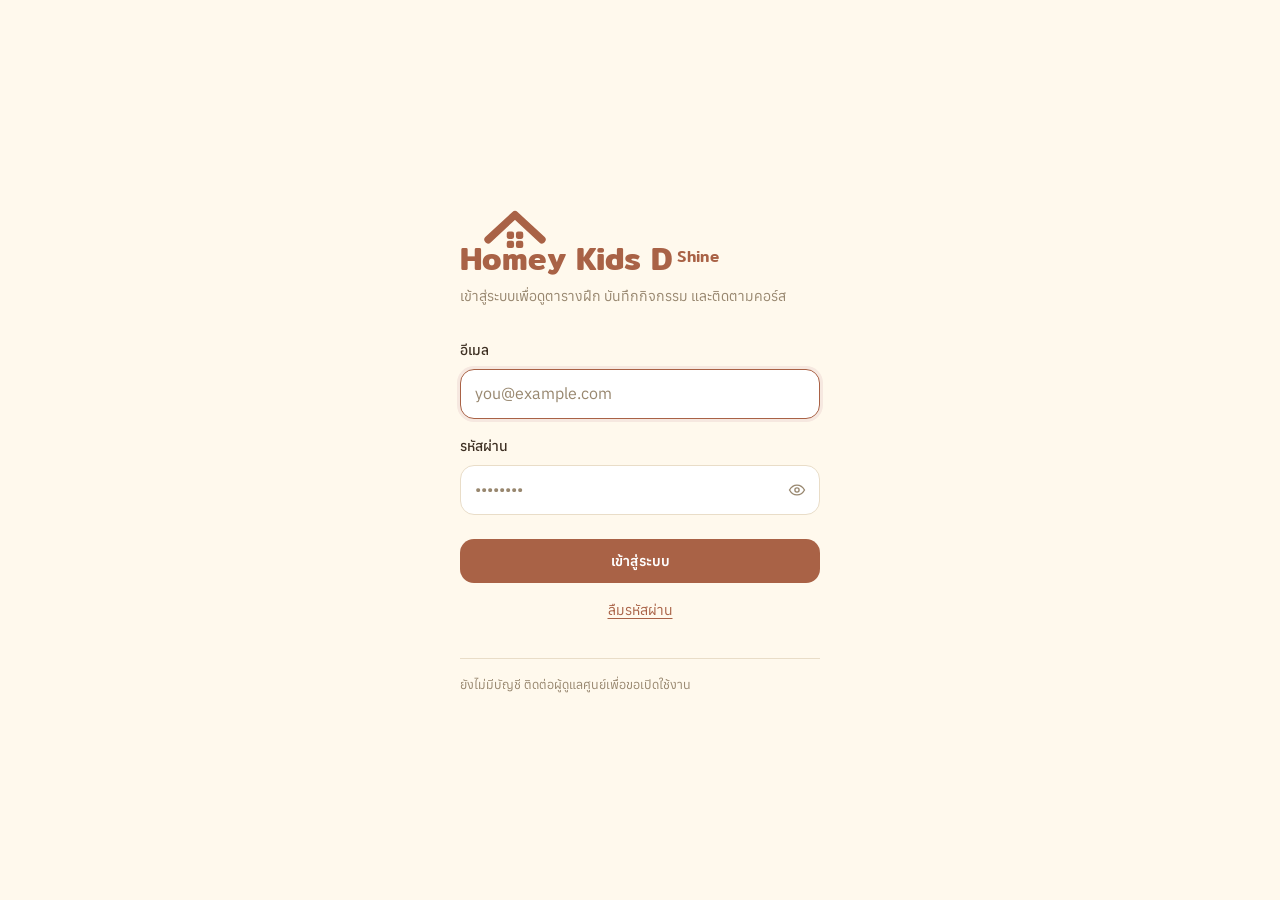
==== commit b48dbc05: "แก้สถานะรายการไม่มีราคา + เพิ่ม QR พร้อมเพย์ล็อคยอด แก้บั๊ก รายการที่ยังไม่ได้ตั้งราคาขึ้นว่า "ครบแล" ====
--- a/index.html
+++ b/index.html
@@ -32,6 +32,7 @@
   <script src="js/trainers.js"></script>
   <script src="js/users.js"></script>
   <script src="js/activity.js"></script>
+  <script src="js/qr.js"></script>
   <script src="js/finance.js"></script>
 </body>
 </html>
--- a/css/app.css
+++ b/css/app.css
@@ -1805,3 +1805,313 @@
 
 /* ปุ่มปิดรอบต้องอยู่ระนาบเดียวกับช่องวันที่ ซึ่งชิดล่างเพราะมีป้ายกำกับอยู่บน */
 .toolbar .daterange + .toolbar__actions { align-self: flex-end; }
+
+/* ════════════════════════════════════════════════════════════
+   Phase 6 (รอบสอง) — แยกรับเงิน/จ่ายค่าสอน
+   ════════════════════════════════════════════════════════════ */
+
+/* ── รายการค่าเรียนของแต่ละคน ──────────────────────────────── */
+.erow {
+  display: flex;
+  gap: var(--sp-3);
+  align-items: flex-start;
+  justify-content: space-between;
+  width: 100%;
+  padding: var(--sp-4);
+  background: var(--card);
+  border: 1px solid var(--line);
+  border-radius: var(--r-md);
+  text-align: left;
+  font-family: var(--font-body);
+  cursor: pointer;
+  transition: border-color 0.15s;
+}
+.erow:hover { border-color: var(--clay); }
+.erow__main { display: flex; flex-direction: column; gap: 3px; min-width: 0; flex: 1; }
+.erow__who {
+  font-family: var(--font-head);
+  font-size: var(--t-base);
+  color: var(--ink);
+}
+.erow__parent { font-family: var(--font-body); font-size: var(--t-xs); color: var(--mist); margin-left: var(--sp-2); }
+.erow__course { font-size: var(--t-sm); color: var(--ink-soft); }
+.erow__right {
+  display: flex;
+  flex-direction: column;
+  align-items: flex-end;
+  gap: 2px;
+  white-space: nowrap;
+}
+.erow__due {
+  font-family: var(--font-head);
+  font-size: var(--t-md);
+  font-weight: 600;
+  color: var(--coral);
+}
+.erow__done {
+  font-family: var(--font-head);
+  font-size: var(--t-md);
+  font-weight: 600;
+  color: var(--sage);
+}
+.erow__k { font-size: var(--t-xs); color: var(--mist); }
+
+/* แถบสัดส่วนที่จ่ายมาแล้ว อ่านเร็วกว่าเอาตัวเลขสองตัวมาเทียบกันเอง */
+.paybar {
+  display: block;
+  height: 5px;
+  margin-top: var(--sp-1);
+  background: var(--line-soft);
+  border-radius: var(--r-pill);
+  overflow: hidden;
+  max-width: 260px;
+}
+.paybar__fill {
+  display: block;
+  height: 100%;
+  background: var(--sage);
+  border-radius: var(--r-pill);
+  transition: width 0.2s;
+}
+
+.paysum--due { background: var(--coral-tint); }
+.paysum--due .paysum__amt { color: var(--coral); }
+
+/* ปุ่มลบงวดในประวัติการจ่าย ซ่อนไว้จนกว่าจะชี้ที่แถว
+   แถวที่มีปุ่มลบใช้คลาสเสริม เพิ่มคอลัมน์ที่สี่ ไม่ประกาศ .minirow ซ้ำ */
+.minirow--drop { grid-template-columns: 96px 1fr auto auto; }
+.minirow__x {
+  padding: 0 var(--sp-2);
+  border: none;
+  background: none;
+  color: var(--mist);
+  font-size: var(--t-sm);
+  line-height: 1;
+  cursor: pointer;
+  opacity: 0;
+  transition: opacity 0.15s, color 0.15s;
+}
+.minirow:hover .minirow__x,
+.minirow__x:focus { opacity: 1; }
+.minirow__x:hover { color: var(--coral); }
+
+/* ── ติ๊กเลือกคาบที่จะจ่าย ──────────────────────────────────── */
+.chipbar--who { margin-bottom: var(--sp-4); }
+
+.fhint--lead { margin: 0 0 var(--sp-3); }
+
+.pickhead { margin-bottom: var(--sp-2); }
+.pickall {
+  display: inline-flex;
+  align-items: center;
+  gap: var(--sp-2);
+  font-size: var(--t-sm);
+  color: var(--ink-soft);
+  cursor: pointer;
+}
+.pickall input { width: 17px; height: 17px; accent-color: var(--clay); cursor: pointer; }
+
+.frow2--pick {
+  grid-template-columns: auto 92px 1fr auto;
+  cursor: pointer;
+  transition: border-color 0.15s, background-color 0.15s;
+}
+.frow2--pick:hover { border-color: var(--clay); }
+.frow2--pick.is-picked { border-color: var(--clay); background: var(--clay-tint); }
+.frow2__box {
+  width: 17px;
+  height: 17px;
+  accent-color: var(--clay);
+  pointer-events: none;   /* ให้คลิกที่การ์ดทั้งใบแทน จะได้กดง่ายบนมือถือ */
+}
+
+/* แถบสรุปของที่เลือก ลอยอยู่ล่างจอจนกว่าจะล้างหรือปิดรอบ */
+.pickbar {
+  position: sticky;
+  bottom: var(--sp-4);
+  display: flex;
+  gap: var(--sp-3);
+  align-items: center;
+  justify-content: space-between;
+  flex-wrap: wrap;
+  margin-top: var(--sp-4);
+  padding: var(--sp-3) var(--sp-4);
+  background: var(--ink);
+  color: var(--cream);
+  border-radius: var(--r-lg);
+  box-shadow: var(--shadow-pop);
+}
+.pickbar__txt { font-size: var(--t-sm); }
+.pickbar__txt strong { font-family: var(--font-head); font-weight: 600; }
+.pickbar__amt {
+  display: inline-block;
+  margin-left: var(--sp-2);
+  font-family: var(--font-head);
+  font-size: var(--t-base);
+  color: var(--honey);
+}
+.pickbar__act { display: flex; gap: var(--sp-2); }
+.pickbar .btn--ghost {
+  background: transparent;
+  border-color: var(--mist);
+  color: var(--cream);
+}
+.pickbar .btn--ghost:hover { background: rgba(255, 249, 237, 0.12); }
+
+@media (max-width: 768px) {
+  .erow { flex-direction: column; gap: var(--sp-2); }
+  .erow__right { flex-direction: row; align-items: baseline; gap: var(--sp-2); }
+  .paybar { max-width: none; }
+  .frow2--pick { grid-template-columns: auto 1fr auto; }
+  .frow2--pick .frow2__main { grid-column: 2 / -1; }
+  .pickbar { bottom: calc(var(--tabbar-h) + var(--sp-2)); }
+  .pickbar__act { width: 100%; }
+  .pickbar__act .btn { flex: 1; }
+  .minirow--drop { grid-template-columns: 1fr auto auto; }
+  .minirow__x { opacity: 1; }   /* มือถือไม่มีการชี้ ต้องเห็นตลอด */
+}
+
+/* ── เมนูทั้งหมดบนมือถือ ───────────────────────────────────── */
+.menulist {
+  display: flex;
+  flex-direction: column;
+  gap: var(--sp-1);
+  margin-bottom: var(--sp-4);
+}
+.menulink {
+  display: flex;
+  align-items: center;
+  gap: var(--sp-3);
+  width: 100%;
+  padding: var(--sp-3) var(--sp-4);
+  border: none;
+  background: none;
+  border-radius: var(--r-md);
+  font-family: var(--font-body);
+  font-size: var(--t-base);
+  color: var(--ink);
+  text-align: left;
+  cursor: pointer;
+}
+.menulink svg { width: 20px; height: 20px; flex-shrink: 0; color: var(--mist); }
+.menulink:hover { background: var(--cream); }
+.menulink.is-on { background: var(--clay-tint); color: var(--clay-dark); }
+.menulink.is-on svg { color: var(--clay); }
+
+/* ════════════════════════════════════════════════════════════
+   Phase 6 (รอบสาม) — หัวหน้าจอบรรทัดเดียว
+   ════════════════════════════════════════════════════════════ */
+
+/* ช่วงวันที่อยู่ซ้าย ปุ่มสลับฝั่งชิดขวาสุด ประหยัดพื้นที่แนวตั้งไปหนึ่งแถว */
+.fhead {
+  display: flex;
+  align-items: center;
+  gap: var(--sp-3);
+  flex-wrap: wrap;
+  margin-bottom: var(--sp-4);
+}
+.fhead__left { flex: 1; min-width: 0; }
+.fhead__seg { margin-bottom: 0; flex-shrink: 0; }
+
+/* ช่องวันที่แบบกะทัดรัด ไม่มีป้ายกำกับแยกบรรทัด ใช้ aria-label แทน
+   .field__input กว้าง 100% ตามค่าตั้งต้น ต้องทับเป็นความกว้างพอดีเนื้อหา
+   ไม่งั้นแต่ละช่องกินเต็มบรรทัดแล้วหัวหน้าจอยาวเป็นสี่บรรทัด */
+.daterange__to { font-size: var(--t-sm); color: var(--mist); }
+.daterange .field__input[type='date'] {
+  width: auto;
+  flex: 0 0 auto;
+  padding: 7px 10px;
+  font-size: var(--t-sm);
+}
+.daterange__sep {
+  width: 1px;
+  height: 20px;
+  background: var(--line);
+  margin: 0 var(--sp-1);
+}
+.chipbtn--sm { padding: 5px 12px; font-size: var(--t-xs); }
+
+/* ── แถบตัวกรอง — แท็บซ้าย ช่องเลือกคนขวา ──────────────────── */
+.filterbar {
+  display: flex;
+  align-items: center;
+  justify-content: space-between;
+  gap: var(--sp-3);
+  flex-wrap: wrap;
+  margin-bottom: var(--sp-3);
+}
+.chipbar--tabs { margin-bottom: 0; }
+
+/* ช่องเลือกผู้ฝึกสอน ใช้แทนปุ่มเรียงกัน เพราะครูสิบกว่าคนปุ่มจะล้นหลายบรรทัด */
+.whosel {
+  display: flex;
+  align-items: center;
+  gap: var(--sp-2);
+  flex-shrink: 0;
+}
+.whosel__k { font-size: var(--t-xs); color: var(--mist); white-space: nowrap; }
+.whosel .field__input {
+  padding: 7px 10px;
+  font-size: var(--t-sm);
+  min-width: 190px;
+}
+
+.statbar--2 { grid-template-columns: repeat(2, 1fr); }
+
+@media (max-width: 768px) {
+  .fhead__left:empty { display: none; }
+  .fhead__seg { width: 100%; justify-content: center; }
+  .fhead__seg .segbar__btn { flex: 1; justify-content: center; }
+  .daterange .field__input[type='date'] { flex: 1; min-width: 0; }
+  .statbar--2 { grid-template-columns: 1fr; }
+  .filterbar { flex-direction: column; align-items: stretch; }
+  .whosel { justify-content: space-between; }
+  .whosel .field__input { flex: 1; min-width: 0; }
+}
+
+/* ── รายการที่ยังไม่ได้ตั้งราคา ────────────────────────────── */
+/* ต้องสะดุดตา เพราะเป็นเงินที่ควรเก็บแต่ยังเก็บไม่ได้
+   ใช้สีส้มแดงจากรถของเล่น ไม่ใช่สีเทาแบบรายการที่จบไปแล้ว */
+.pchip--alert { background: var(--coral-tint); color: var(--coral); }
+.stat--alert { border-color: var(--coral); background: var(--coral-tint); }
+.stat--alert .stat__num { color: var(--coral); }
+.erow__none {
+  font-family: var(--font-head);
+  font-size: var(--t-md);
+  font-weight: 600;
+  color: var(--mist);
+}
+
+/* ── QR พร้อมเพย์ ──────────────────────────────────────────── */
+.qrbox {
+  display: flex;
+  flex-direction: column;
+  align-items: center;
+  gap: var(--sp-2);
+  padding: var(--sp-5) var(--sp-4);
+  margin-bottom: var(--sp-4);
+  background: var(--card);
+  border: 1px solid var(--line);
+  border-radius: var(--r-lg);
+}
+/* ขนาดคงที่ ไม่ยืดตามจอ เพราะ QR เล็กเกินกล้องจับยาก ใหญ่เกินก็ต้องถอยห่าง */
+.qrbox__img {
+  width: 232px;
+  max-width: 100%;
+  line-height: 0;
+}
+.qrbox__img svg { width: 100%; height: auto; display: block; }
+.qrbox__amt {
+  font-family: var(--font-head);
+  font-size: var(--t-xl);
+  font-weight: 600;
+  line-height: 1.1;
+  color: var(--clay-dark);
+}
+.qrbox__amt span { font-size: var(--t-base); font-weight: 400; color: var(--ink-soft); }
+.qrbox__to {
+  margin: 0;
+  font-size: var(--t-sm);
+  color: var(--ink-soft);
+  text-align: center;
+}
